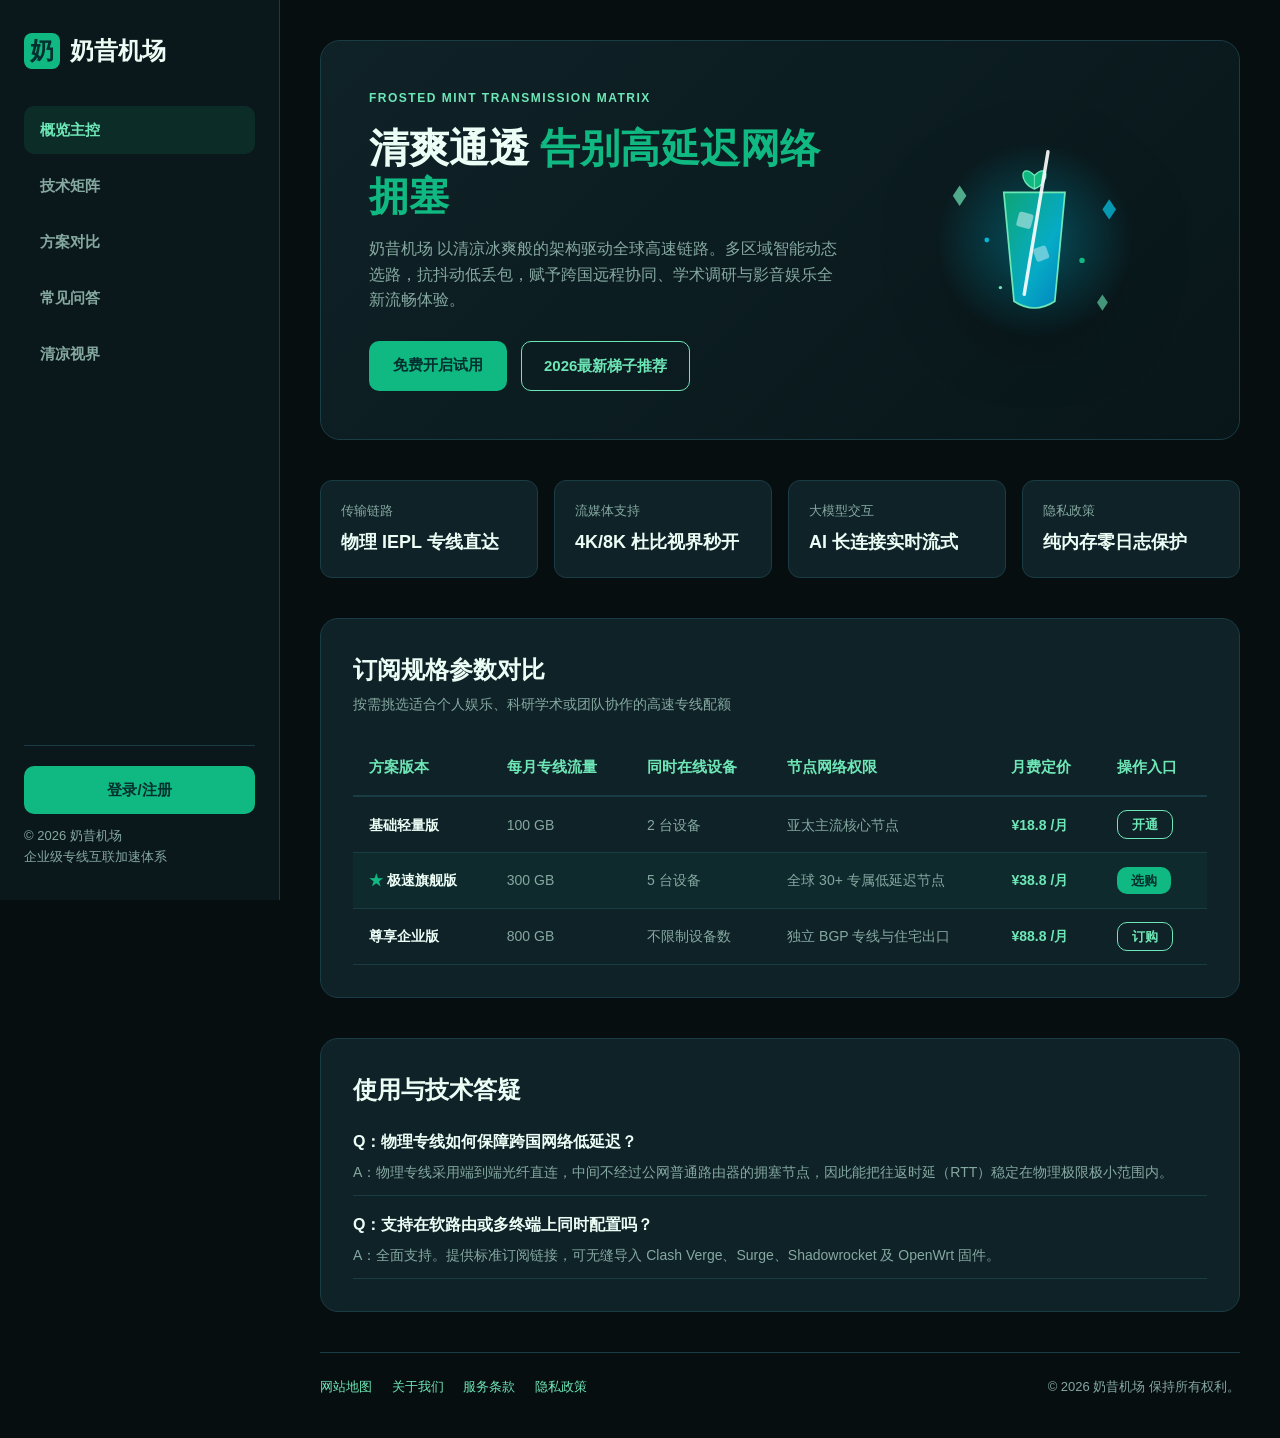
==== index.html @ 59214a7f "feat: deploy nexitallycloud.mom landing page with full SEO suite" ====
<!DOCTYPE html>
<html lang="zh-CN">
<head>
  <meta charset="UTF-8">
  <meta name="viewport" content="width=device-width, initial-scale=1.0">
  <title>奶昔机场官方平台 - 2026专业冰霜低时延专线加速服务 | 极速秒开与AI大模型优质机场推荐</title>
  <meta name="description" content="奶昔机场采用侧边常驻控制中心架构，为专业用户打造高纯度物理专线传输环境。4K超清秒开无卡顿，AI长连接即时响应，多终端一键下发。">
  <link rel="canonical" href="https://nexitallycloud.mom/">
  <link rel="stylesheet" href="style.css">
  <meta property="og:type" content="website">
  <meta property="og:title" content="奶昔机场官方平台 - 2026专业冰霜低时延专线加速服务 | 极速秒开与AI大模型优质机场推荐">
  <meta property="og:description" content="奶昔机场采用侧边常驻控制中心架构，为专业用户打造高纯度物理专线传输环境。4K超清秒开无卡顿，AI长连接即时响应，多终端一键下发。">
  <meta property="og:url" content="https://nexitallycloud.mom/">
  <script type="application/ld+json">
  {"@context": "https://schema.org", "@type": "Product", "name": "奶昔机场加速控制中心", "description": "奶昔机场采用侧边常驻控制中心架构，为专业用户打造高纯度物理专线传输环境。4K超清秒开无卡顿，AI长连接即时响应，多终端一键下发。", "brand": {"@type": "Brand", "name": "奶昔机场"}}
  </script>
</head>
<body>

  <div class="app-container">
    <!-- Desktop Sticky Sidebar -->
    <aside class="app-sidebar">
      <div>
        <a href="index.html" class="app-brand">
          <span class="app-brand-badge">奶</span>
          <span>奶昔机场</span>
        </a>
        <ul class="app-menu">
          <li><a href="#overview" class="active">概览主控</a></li>
          <li><a href="#matrix">技术矩阵</a></li>
          <li><a href="#compare">方案对比</a></li>
          <li><a href="#faq">常见问答</a></li>
          <li><a href="frost-insights.html">清凉视界</a></li>
        </ul>
      </div>

      <div class="app-sidebar-footer">
        <a href="https://ww012.twilightaff.com/#/?code=A56DH1Af" class="btn-app-primary" style="display:block; text-align:center; margin-bottom:12px;" target="_blank" rel="nofollow">登录/注册</a>
        <p>© 2026 奶昔机场<br>企业级专线互联加速体系</p>
      </div>
    </aside>

    <!-- Main Content Area -->
    <main class="app-main">
      <!-- Banner Hero -->
      <section id="overview" class="app-banner-hero">
        <div>
          <div class="app-hero-tag">FROSTED MINT TRANSMISSION MATRIX</div>
          <h1 class="app-hero-title">清爽通透 <span>告别高延迟网络拥塞</span></h1>
          <p class="app-hero-desc">奶昔机场 以清凉冰爽般的架构驱动全球高速链路。多区域智能动态选路，抗抖动低丢包，赋予跨国远程协同、学术调研与影音娱乐全新流畅体验。</p>
          <div class="app-hero-btns">
            <a href="https://ww012.twilightaff.com/#/?code=A56DH1Af" class="btn-app-primary" target="_blank" rel="nofollow">免费开启试用</a>
            <a href="https://tizilab.net/paihang/" class="btn-app-outline" target="_blank">2026最新梯子推荐</a>
          </div>
        </div>
        <div style="display:flex; justify-content:center;">
          
        <div class="motion-art-frame mint-frame" aria-label="薄荷冰霜奶昔插画">
          <svg class="motion-svg" width="100%" height="340" viewBox="0 0 460 360" fill="none" xmlns="http://www.w3.org/2000/svg">
            <defs>
              <linearGradient id="mintGrad" x1="0%" y1="0%" x2="100%" y2="100%">
                <stop offset="0%" stop-color="#10b981" stop-opacity="0.85"/>
                <stop offset="60%" stop-color="#06b6d4" stop-opacity="0.9"/>
                <stop offset="100%" stop-color="#0284c7" stop-opacity="0.95"/>
              </linearGradient>
              <radialGradient id="mintGlow" cx="50%" cy="50%" r="50%">
                <stop offset="0%" stop-color="#06b6d4" stop-opacity="0.4"/>
                <stop offset="100%" stop-color="#06b6d4" stop-opacity="0"/>
              </radialGradient>
            </defs>
            <circle cx="230" cy="180" r="145" fill="url(#mintGlow)" class="glow-pulse"/>
            <!-- 细致几何冰晶 -->
            <g class="crystal-spin" transform-origin="230 180">
              <path d="M 120 100 L 130 115 L 120 130 L 110 115 Z" fill="#6ee7b7" opacity="0.7"/>
              <path d="M 340 120 L 350 135 L 340 150 L 330 135 Z" fill="#06b6d4" opacity="0.8"/>
              <path d="M 330 260 L 338 272 L 330 284 L 322 272 Z" fill="#6ee7b7" opacity="0.6"/>
            </g>
            <!-- 细长现代高脚杯 -->
            <path d="M 185 110 L 200 270 Q 230 290 260 270 L 275 110 Z" fill="url(#mintGrad)" stroke="#6ee7b7" stroke-width="2.5"/>
            <!-- 杯内冰块浮动 -->
            <rect x="205" y="140" width="22" height="22" rx="4" fill="#ffffff" opacity="0.45" transform="rotate(15 216 151)"/>
            <rect x="230" y="190" width="20" height="20" rx="4" fill="#ffffff" opacity="0.4" transform="rotate(-20 240 200)"/>
            <!-- 极简薄荷叶 -->
            <g class="mint-leaf-float">
              <path d="M 230 85 C 210 65, 205 95, 230 105 C 255 95, 250 65, 230 85 Z" fill="#10b981" stroke="#6ee7b7" stroke-width="2"/>
              <line x1="230" y1="85" x2="230" y2="105" stroke="#6ee7b7" stroke-width="1.5"/>
            </g>
            <!-- 清透极细吸管 -->
            <line x1="250" y1="50" x2="215" y2="260" stroke="#ffffff" stroke-width="5" stroke-linecap="round" opacity="0.9"/>
            <!-- 冰冷凝珠上升 -->
            <circle cx="160" cy="180" r="3.5" fill="#06b6d4" class="bubble-float-1"/>
            <circle cx="300" cy="210" r="4" fill="#10b981" class="bubble-float-2"/>
            <circle cx="180" cy="250" r="2.5" fill="#6ee7b7" class="bubble-float-3"/>
          </svg>
        </div>
        
        </div>
      </section>

      <!-- Matrix Stats -->
      <section id="matrix">
        <div class="matrix-grid">
          <div class="matrix-item">
            <div class="matrix-label">传输链路</div>
            <div class="matrix-value">物理 IEPL 专线直达</div>
          </div>
          <div class="matrix-item">
            <div class="matrix-label">流媒体支持</div>
            <div class="matrix-value">4K/8K 杜比视界秒开</div>
          </div>
          <div class="matrix-item">
            <div class="matrix-label">大模型交互</div>
            <div class="matrix-value">AI 长连接实时流式</div>
          </div>
          <div class="matrix-item">
            <div class="matrix-label">隐私政策</div>
            <div class="matrix-value">纯内存零日志保护</div>
          </div>
        </div>
      </section>

      <!-- Comparison Table for Pricing -->
      <section id="compare" class="table-card">
        <div class="table-header">
          <h2 class="table-title">订阅规格参数对比</h2>
          <p style="color: var(--muted); font-size: 14px; margin-top: 4px;">按需挑选适合个人娱乐、科研学术或团队协作的高速专线配额</p>
        </div>
        <div style="overflow-x: auto;">
          <table class="app-table">
            <thead>
              <tr>
                <th>方案版本</th>
                <th>每月专线流量</th>
                <th>同时在线设备</th>
                <th>节点网络权限</th>
                <th>月费定价</th>
                <th>操作入口</th>
              </tr>
            </thead>
            <tbody>
              <tr>
                <td style="font-weight:700; color:var(--text);">基础轻量版</td>
                <td>100 GB</td>
                <td>2 台设备</td>
                <td>亚太主流核心节点</td>
                <td style="color:var(--accent); font-weight:700;">¥18.8 /月</td>
                <td><a href="https://ww012.twilightaff.com/#/?code=A56DH1Af" class="btn-app-outline" style="padding:6px 14px; font-size:13px;" target="_blank" rel="nofollow">开通</a></td>
              </tr>
              <tr style="background: rgba(16, 185, 129, 0.05);">
                <td style="font-weight:700; color:var(--text);"><span style="color:var(--primary);">★</span> 极速旗舰版</td>
                <td>300 GB</td>
                <td>5 台设备</td>
                <td>全球 30+ 专属低延迟节点</td>
                <td style="color:var(--accent); font-weight:700;">¥38.8 /月</td>
                <td><a href="https://ww012.twilightaff.com/#/?code=A56DH1Af" class="btn-app-primary" style="padding:6px 14px; font-size:13px;" target="_blank" rel="nofollow">选购</a></td>
              </tr>
              <tr>
                <td style="font-weight:700; color:var(--text);">尊享企业版</td>
                <td>800 GB</td>
                <td>不限制设备数</td>
                <td>独立 BGP 专线与住宅出口</td>
                <td style="color:var(--accent); font-weight:700;">¥88.8 /月</td>
                <td><a href="https://ww012.twilightaff.com/#/?code=A56DH1Af" class="btn-app-outline" style="padding:6px 14px; font-size:13px;" target="_blank" rel="nofollow">订购</a></td>
              </tr>
            </tbody>
          </table>
        </div>
      </section>

      <!-- FAQ Section in App Panel -->
      <section id="faq" class="table-card">
        <h2 class="table-title" style="margin-bottom: 20px;">使用与技术答疑</h2>
        <div style="display:flex; flex-direction:column; gap:16px;">
          <div style="padding-bottom:12px; border-bottom:1px solid var(--border);">
            <h3 style="font-size:16px; margin-bottom:6px;">Q：物理专线如何保障跨国网络低延迟？</h3>
            <p style="font-size:14px; color:var(--muted);">A：物理专线采用端到端光纤直连，中间不经过公网普通路由器的拥塞节点，因此能把往返时延（RTT）稳定在物理极限极小范围内。</p>
          </div>
          <div style="padding-bottom:12px; border-bottom:1px solid var(--border);">
            <h3 style="font-size:16px; margin-bottom:6px;">Q：支持在软路由或多终端上同时配置吗？</h3>
            <p style="font-size:14px; color:var(--muted);">A：全面支持。提供标准订阅链接，可无缝导入 Clash Verge、Surge、Shadowrocket 及 OpenWrt 固件。</p>
          </div>
        </div>
      </section>

      <!-- Footer Strip -->
      <footer class="app-strip-footer">
        <div>
          <a href="sitemap.html" style="margin-right:16px;">网站地图</a>
          <a href="about.html" style="margin-right:16px;">关于我们</a>
          <a href="terms.html" style="margin-right:16px;">服务条款</a>
          <a href="privacy.html">隐私政策</a>
        </div>
        <div>
          © 2026 奶昔机场 保持所有权利。
        </div>
      </footer>
    </main>
  </div>

</body>
</html>
---- style.css ----
/* Archetype 2: Desktop Sticky Sidebar App Shell (nexitallycloud.mom) */
:root {
  --primary: #10b981;
  --secondary: #06b6d4;
  --accent: #6ee7b7;
  --bg: #060e10;
  --sidebar-bg: #0b181b;
  --panel-bg: #0f2227;
  --border: #1a3c44;
  --text: #ecfdf5;
  --muted: #85a8a1;
  --link-color: #6ee7b7;
}
* { box-sizing: border-box; margin: 0; padding: 0; }
body { background: var(--bg); color: var(--text); font-family: -apple-system, BlinkMacSystemFont, "Segoe UI", Roboto, sans-serif; line-height: 1.6; }
a { color: var(--link-color); text-decoration: none; }
a:visited { color: var(--link-color); }
a:hover { color: var(--primary); text-decoration: underline; }

/* App Layout Grid: Left Sidebar 280px + Right Content Area */
.app-container { display: flex; min-height: 100vh; }
.app-sidebar { width: 280px; background: var(--sidebar-bg); border-right: 1px solid var(--border); padding: 32px 24px; position: sticky; top: 0; height: 100vh; display: flex; flex-direction: column; justify-content: space-between; flex-shrink: 0; }
.app-main { flex-grow: 1; padding: 40px; max-width: 1100px; }

/* Sidebar Elements */
.app-brand { font-size: 24px; font-weight: 900; color: var(--text); display: flex; align-items: center; gap: 10px; margin-bottom: 36px; text-decoration: none !important; }
.app-brand-badge { width: 36px; height: 36px; background: var(--primary); border-radius: 8px; display: inline-flex; align-items: center; justify-content: center; color: #042f2e; font-weight: 900; }
.app-menu { list-style: none; display: flex; flex-direction: column; gap: 8px; }
.app-menu li a { display: block; padding: 12px 16px; border-radius: 10px; color: var(--muted); font-size: 15px; font-weight: 600; }
.app-menu li a:hover, .app-menu li a.active { background: rgba(16, 185, 129, 0.12); color: var(--accent); text-decoration: none; }
.app-sidebar-footer { border-top: 1px solid var(--border); padding-top: 20px; font-size: 13px; color: var(--muted); }

/* Right Area: Contained Banner Hero */
.app-banner-hero { background: linear-gradient(135deg, var(--panel-bg), #081619); border: 1px solid var(--border); border-radius: 20px; padding: 48px; display: grid; grid-template-columns: 1.2fr 0.8fr; align-items: center; gap: 40px; margin-bottom: 40px; }
.app-hero-tag { font-size: 12px; font-weight: 800; color: var(--accent); text-transform: uppercase; letter-spacing: 1.5px; margin-bottom: 16px; }
.app-hero-title { font-size: 40px; font-weight: 900; line-height: 1.2; margin-bottom: 16px; }
.app-hero-title span { color: var(--primary); }
.app-hero-desc { font-size: 16px; color: var(--muted); margin-bottom: 28px; line-height: 1.6; }
.app-hero-btns { display: flex; gap: 14px; flex-wrap: wrap; }
.btn-app-primary { background: var(--primary); color: #042f2e !important; padding: 12px 24px; border-radius: 10px; font-weight: 700; font-size: 15px; text-decoration: none !important; }
.btn-app-outline { border: 1px solid var(--accent); color: var(--accent) !important; padding: 12px 22px; border-radius: 10px; font-weight: 700; font-size: 15px; text-decoration: none !important; }

/* Dense Matrix Grid */
.matrix-grid { display: grid; grid-template-columns: repeat(4, 1fr); gap: 16px; margin-bottom: 40px; }
.matrix-item { background: var(--panel-bg); border: 1px solid var(--border); border-radius: 12px; padding: 20px; }
.matrix-label { font-size: 13px; color: var(--muted); margin-bottom: 6px; }
.matrix-value { font-size: 18px; font-weight: 800; color: var(--text); }

/* Horizontal Comparison Table for Pricing */
.table-card { background: var(--panel-bg); border: 1px solid var(--border); border-radius: 18px; padding: 32px; margin-bottom: 40px; }
.table-header { margin-bottom: 24px; }
.table-title { font-size: 24px; font-weight: 800; }
.app-table { width: 100%; border-collapse: collapse; text-align: left; }
.app-table th { padding: 16px; border-bottom: 2px solid var(--border); color: var(--accent); font-size: 15px; font-weight: 700; }
.app-table td { padding: 16px; border-bottom: 1px solid var(--border); font-size: 14px; color: var(--muted); }
.app-table tr:hover td { background: rgba(255, 255, 255, 0.02); }

/* App Bottom Strip */
.app-strip-footer { border-top: 1px solid var(--border); padding-top: 24px; display: flex; justify-content: space-between; font-size: 13px; color: var(--muted); }

@media (max-width: 900px) {
  .app-container { flex-direction: column; }
  .app-sidebar { width: 100%; height: auto; position: static; padding: 20px; }
  .app-menu { flex-direction: row; flex-wrap: wrap; }
  .app-banner-hero { grid-template-columns: 1fr; padding: 24px; }
  .matrix-grid { grid-template-columns: repeat(2, 1fr); }
  .app-main { padding: 20px; }
}


/* ==========================================================================
   Hero SVG Motion Core & Animation Keyframes (Guaranteed Visibility)
   ========================================================================== */
.motion-art-frame {
  width: 100% !important;
  max-width: 480px !important;
  min-height: 280px !important;
  margin: 0 auto !important;
  display: flex !important;
  justify-content: center !important;
  align-items: center !important;
  position: relative !important;
  flex-shrink: 0 !important;
}

.motion-svg {
  width: 100% !important;
  max-width: 480px !important;
  height: auto !important;
  min-height: 260px !important;
  display: block !important;
  overflow: visible !important;
  filter: drop-shadow(0 15px 35px rgba(0, 0, 0, 0.65)) !important;
}

@keyframes glowPulse {
  0%, 100% { transform: scale(1); opacity: 0.8; }
  50% { transform: scale(1.08); opacity: 1; }
}

@keyframes creamBounce {
  0%, 100% { transform: translateY(0); }
  50% { transform: translateY(-5px); }
}

@keyframes berryFloat {
  0%, 100% { transform: translateY(0) rotate(0deg); }
  50% { transform: translateY(-6px) rotate(4deg); }
}

@keyframes strawShake {
  0%, 100% { transform: rotate(0deg); }
  50% { transform: rotate(-2.5deg); }
}

@keyframes bubbleFloat {
  0% { transform: translateY(0); opacity: 0.25; }
  50% { opacity: 0.9; }
  100% { transform: translateY(-24px); opacity: 0; }
}

@keyframes ringFloat {
  0%, 100% { transform: translateY(0) rotate(-12deg); }
  50% { transform: translateY(-10px) rotate(-8deg); }
}

@keyframes runeShimmer {
  0%, 100% { opacity: 0.35; stroke-dashoffset: 0; }
  50% { opacity: 1; stroke-dashoffset: 24; }
}

@keyframes spinCW {
  from { transform: rotate(0deg); }
  to { transform: rotate(360deg); }
}

@keyframes spinCCW {
  from { transform: rotate(0deg); }
  to { transform: rotate(-360deg); }
}

@keyframes stepPulse {
  0%, 100% { opacity: 0.7; transform: translateY(0); }
  50% { opacity: 1; transform: translateY(-4px); }
}

@keyframes cloudDrift {
  0%, 100% { transform: translateX(0); }
  50% { transform: translateX(16px); }
}

@keyframes rayAscend {
  0% { stroke-dashoffset: 20; opacity: 0.2; }
  50% { opacity: 0.95; }
  100% { stroke-dashoffset: 0; opacity: 0.2; }
}

.glow-pulse { animation: glowPulse 4s ease-in-out infinite; transform-origin: center; }
.cream-bounce { animation: creamBounce 3.5s ease-in-out infinite; }
.berry-float { animation: berryFloat 3s ease-in-out infinite; transform-origin: 230px 85px; }
.straw-shake { animation: strawShake 4s ease-in-out infinite; transform-origin: 210px 250px; }
.bubble-float-1 { animation: bubbleFloat 3s ease-in-out infinite; }
.bubble-float-2 { animation: bubbleFloat 4.2s ease-in-out infinite 0.8s; }
.bubble-float-3 { animation: bubbleFloat 3.6s ease-in-out infinite 1.5s; }

.ring-float { animation: ringFloat 5s ease-in-out infinite; }
.rune-shimmer { animation: runeShimmer 3s ease-in-out infinite; }
.orbital-spin { animation: spinCW 25s linear infinite; transform-origin: 230px 180px; }
.ring-spin-cw { animation: spinCW 18s linear infinite; transform-origin: 230px 180px; }
.ring-spin-ccw { animation: spinCCW 24s linear infinite; transform-origin: 230px 180px; }

.step-pulse-1 { animation: stepPulse 3s ease-in-out infinite 0s; }
.step-pulse-2 { animation: stepPulse 3s ease-in-out infinite 0.7s; }
.step-pulse-3 { animation: stepPulse 3s ease-in-out infinite 1.4s; }
.step-pulse-4 { animation: stepPulse 3s ease-in-out infinite 2.1s; }
.cloud-drift-1 { animation: cloudDrift 6s ease-in-out infinite; }
.cloud-drift-2 { animation: cloudDrift 7s ease-in-out infinite 1s; }
.ray-ascend { animation: rayAscend 2.5s linear infinite; }
.crystal-spin { animation: spinCW 12s linear infinite; transform-origin: center; }
.mint-leaf-float { animation: berryFloat 4s ease-in-out infinite; transform-origin: 230px 95px; }

@media (prefers-reduced-motion: reduce) {
  * {
    animation-duration: 0.01ms !important;
    animation-iteration-count: 1 !important;
    transition-duration: 0.01ms !important;
  }
}
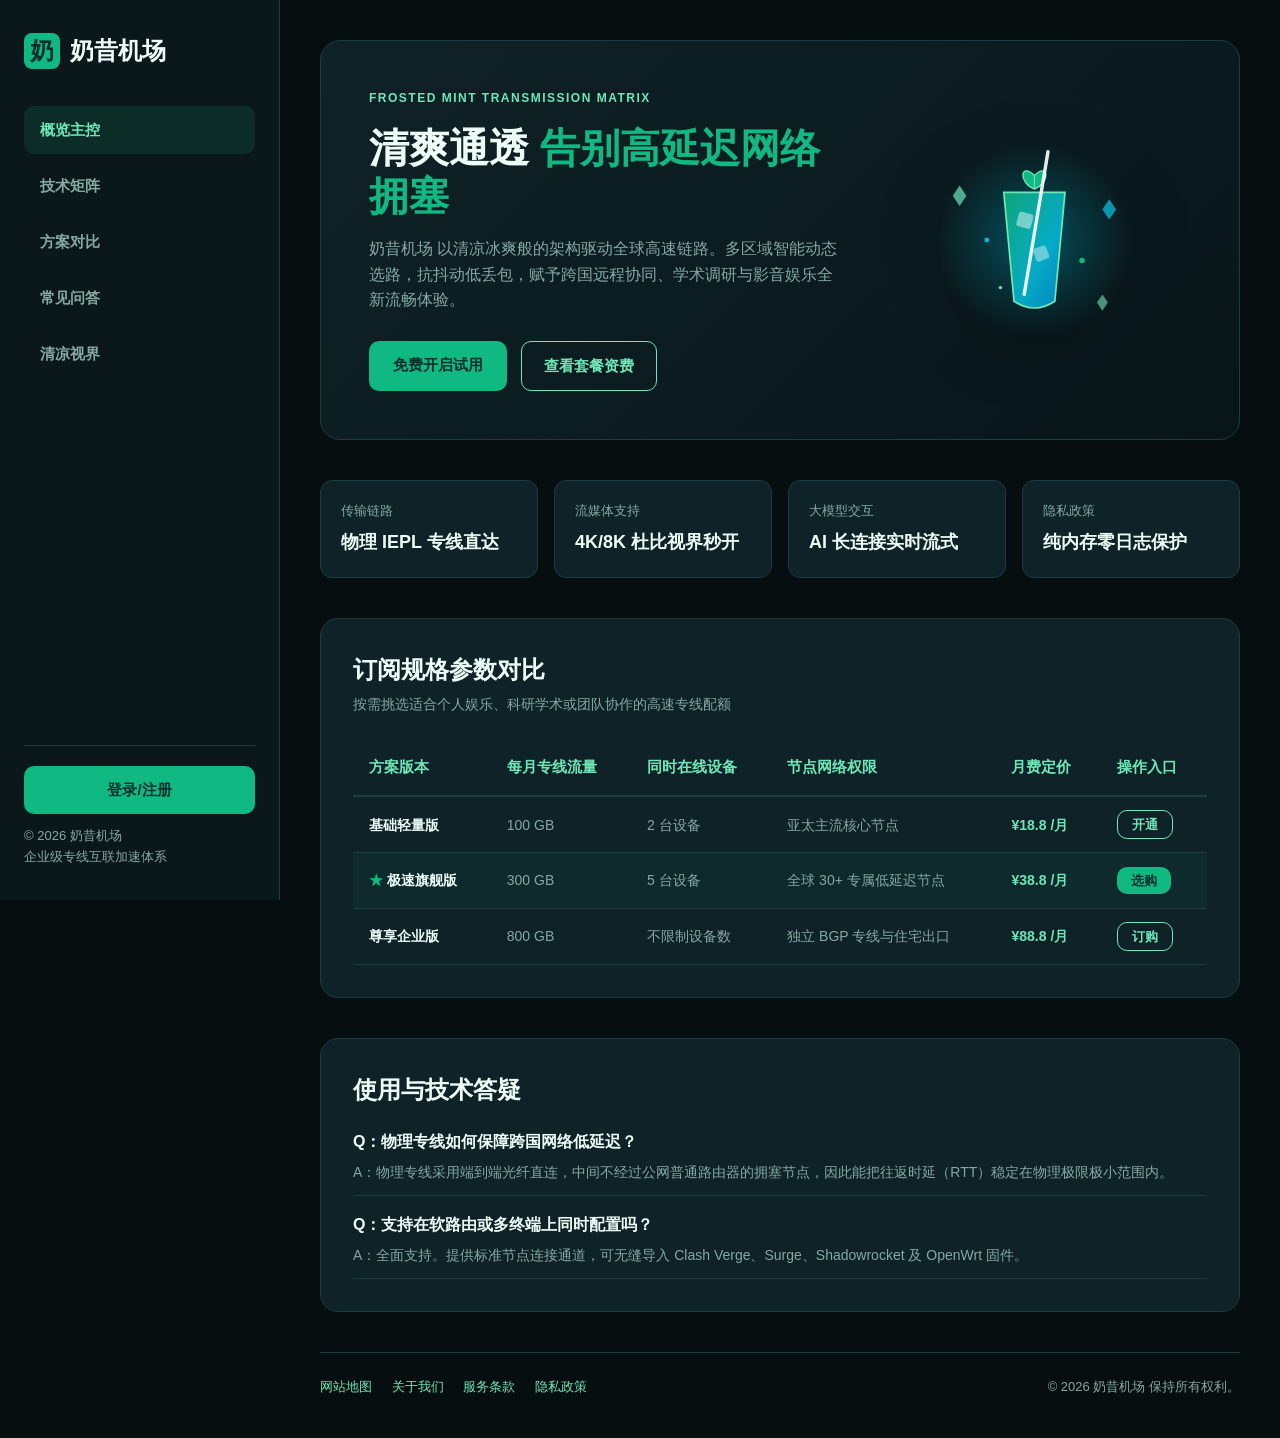
==== commit 63c13e84: "fix: remove external blog links, desensitize subscription terms, and align official landing page sty" ====
--- a/index.html
+++ b/index.html
@@ -3,7 +3,7 @@
 <head>
   <meta charset="UTF-8">
   <meta name="viewport" content="width=device-width, initial-scale=1.0">
-  <title>奶昔机场官方平台 - 2026专业冰霜低时延专线加速服务 | 极速秒开与AI大模型优质机场推荐</title>
+  <title>奶昔 Nexitally 官方网站 - 2026 顶级高速专线网络加速服务 | 4K流媒体解锁</title>
   <meta name="description" content="奶昔机场采用侧边常驻控制中心架构，为专业用户打造高纯度物理专线传输环境。4K超清秒开无卡顿，AI长连接即时响应，多终端一键下发。">
   <link rel="canonical" href="https://nexitallycloud.mom/">
   <link rel="stylesheet" href="style.css">
@@ -50,7 +50,7 @@
           <p class="app-hero-desc">奶昔机场 以清凉冰爽般的架构驱动全球高速链路。多区域智能动态选路，抗抖动低丢包，赋予跨国远程协同、学术调研与影音娱乐全新流畅体验。</p>
           <div class="app-hero-btns">
             <a href="https://ww012.twilightaff.com/#/?code=A56DH1Af" class="btn-app-primary" target="_blank" rel="nofollow">免费开启试用</a>
-            <a href="https://tizilab.net/paihang/" class="btn-app-outline" target="_blank">2026最新梯子推荐</a>
+            <a href="#plans" class="btn-app-outline" target="_blank">查看套餐资费</a>
           </div>
         </div>
         <div style="display:flex; justify-content:center;">
@@ -177,7 +177,7 @@
           </div>
           <div style="padding-bottom:12px; border-bottom:1px solid var(--border);">
             <h3 style="font-size:16px; margin-bottom:6px;">Q：支持在软路由或多终端上同时配置吗？</h3>
-            <p style="font-size:14px; color:var(--muted);">A：全面支持。提供标准订阅链接，可无缝导入 Clash Verge、Surge、Shadowrocket 及 OpenWrt 固件。</p>
+            <p style="font-size:14px; color:var(--muted);">A：全面支持。提供标准节点连接通道，可无缝导入 Clash Verge、Surge、Shadowrocket 及 OpenWrt 固件。</p>
           </div>
         </div>
       </section>
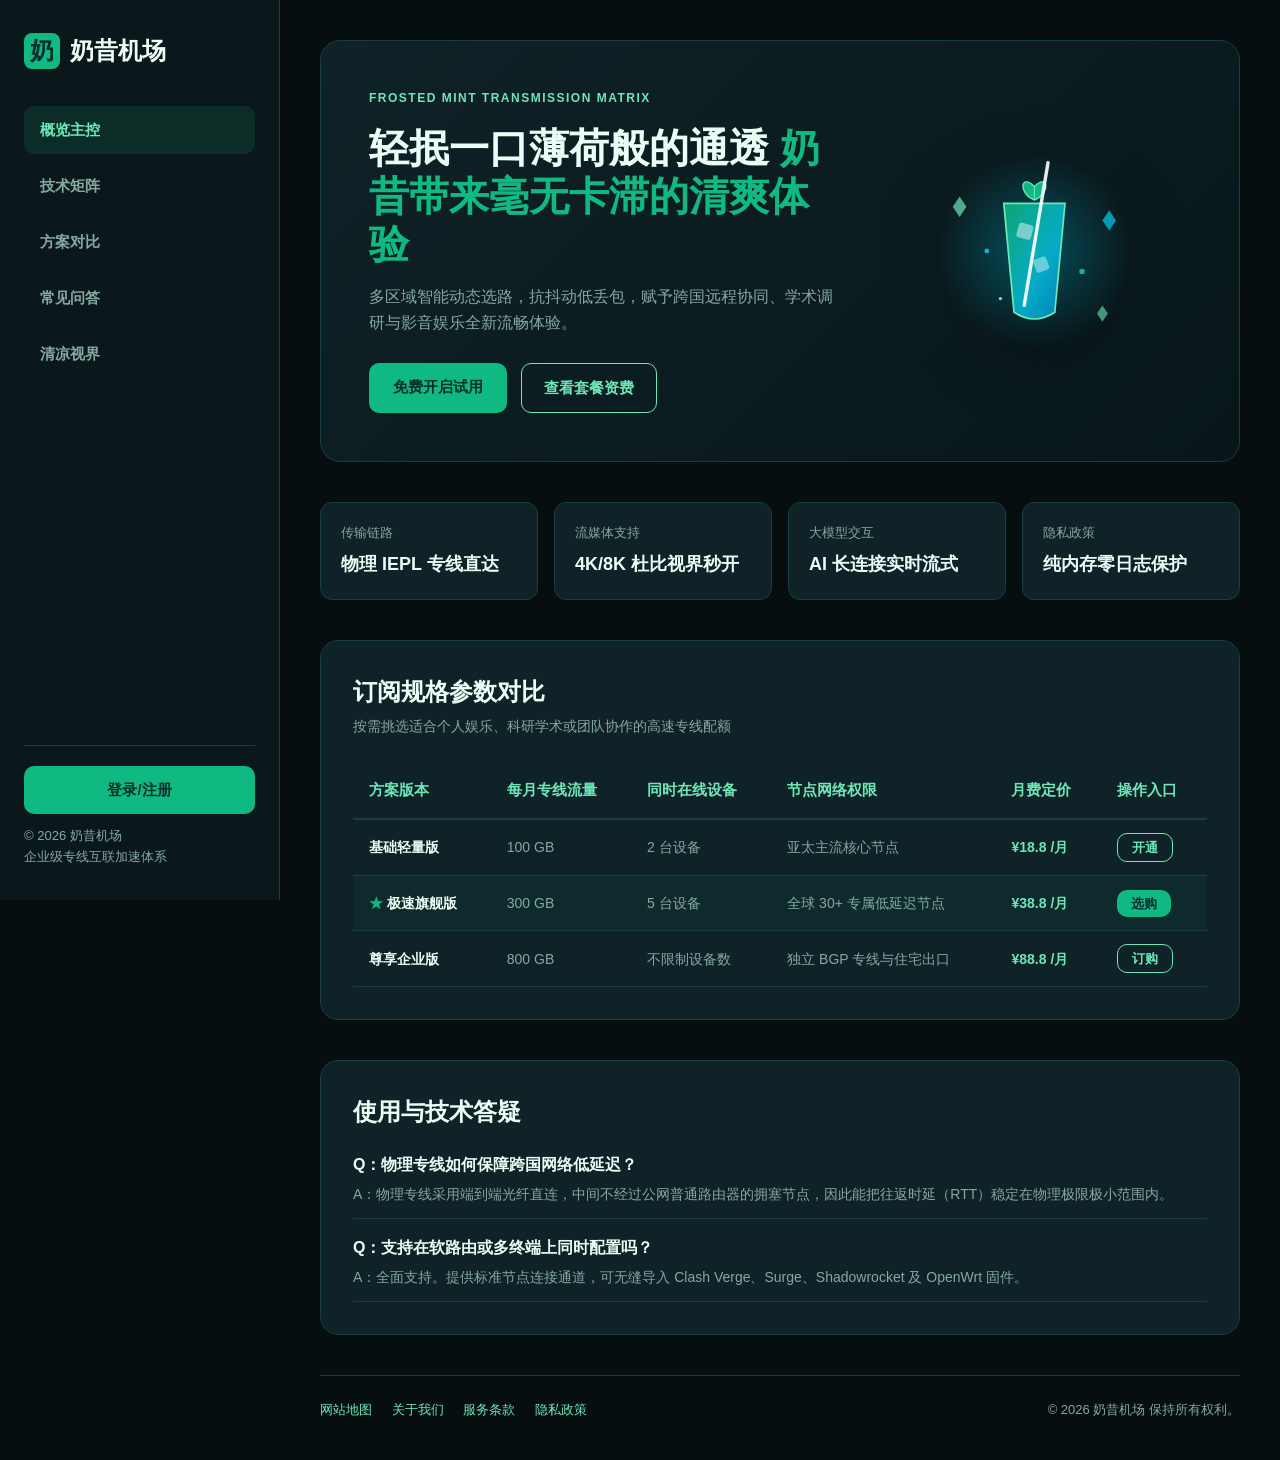
==== commit 4d8534d9: "revert: restore original layout and structure prior to pricing changes while keeping bespoke hero in" ====
--- a/index.html
+++ b/index.html
@@ -3,7 +3,7 @@
 <head>
   <meta charset="UTF-8">
   <meta name="viewport" content="width=device-width, initial-scale=1.0">
-  <title>奶昔 Nexitally 官方网站 - 2026 顶级高速专线网络加速服务 | 4K流媒体解锁</title>
+  <title>奶昔 Nexitally 专线网络 - 2026 顶级高速专线网络加速服务 | 4K流媒体解锁</title>
   <meta name="description" content="奶昔机场采用侧边常驻控制中心架构，为专业用户打造高纯度物理专线传输环境。4K超清秒开无卡顿，AI长连接即时响应，多终端一键下发。">
   <link rel="canonical" href="https://nexitallycloud.mom/">
   <link rel="stylesheet" href="style.css">
@@ -46,8 +46,8 @@
       <section id="overview" class="app-banner-hero">
         <div>
           <div class="app-hero-tag">FROSTED MINT TRANSMISSION MATRIX</div>
-          <h1 class="app-hero-title">清爽通透 <span>告别高延迟网络拥塞</span></h1>
-          <p class="app-hero-desc">奶昔机场 以清凉冰爽般的架构驱动全球高速链路。多区域智能动态选路，抗抖动低丢包，赋予跨国远程协同、学术调研与影音娱乐全新流畅体验。</p>
+          <h1 class="app-hero-title">轻抿一口薄荷般的通透 <span>奶昔带来毫无卡滞的清爽体验</span></h1>
+          <p class="app-hero-desc">多区域智能动态选路，抗抖动低丢包，赋予跨国远程协同、学术调研与影音娱乐全新流畅体验。</p>
           <div class="app-hero-btns">
             <a href="https://ww012.twilightaff.com/#/?code=A56DH1Af" class="btn-app-primary" target="_blank" rel="nofollow">免费开启试用</a>
             <a href="#plans" class="btn-app-outline" target="_blank">查看套餐资费</a>
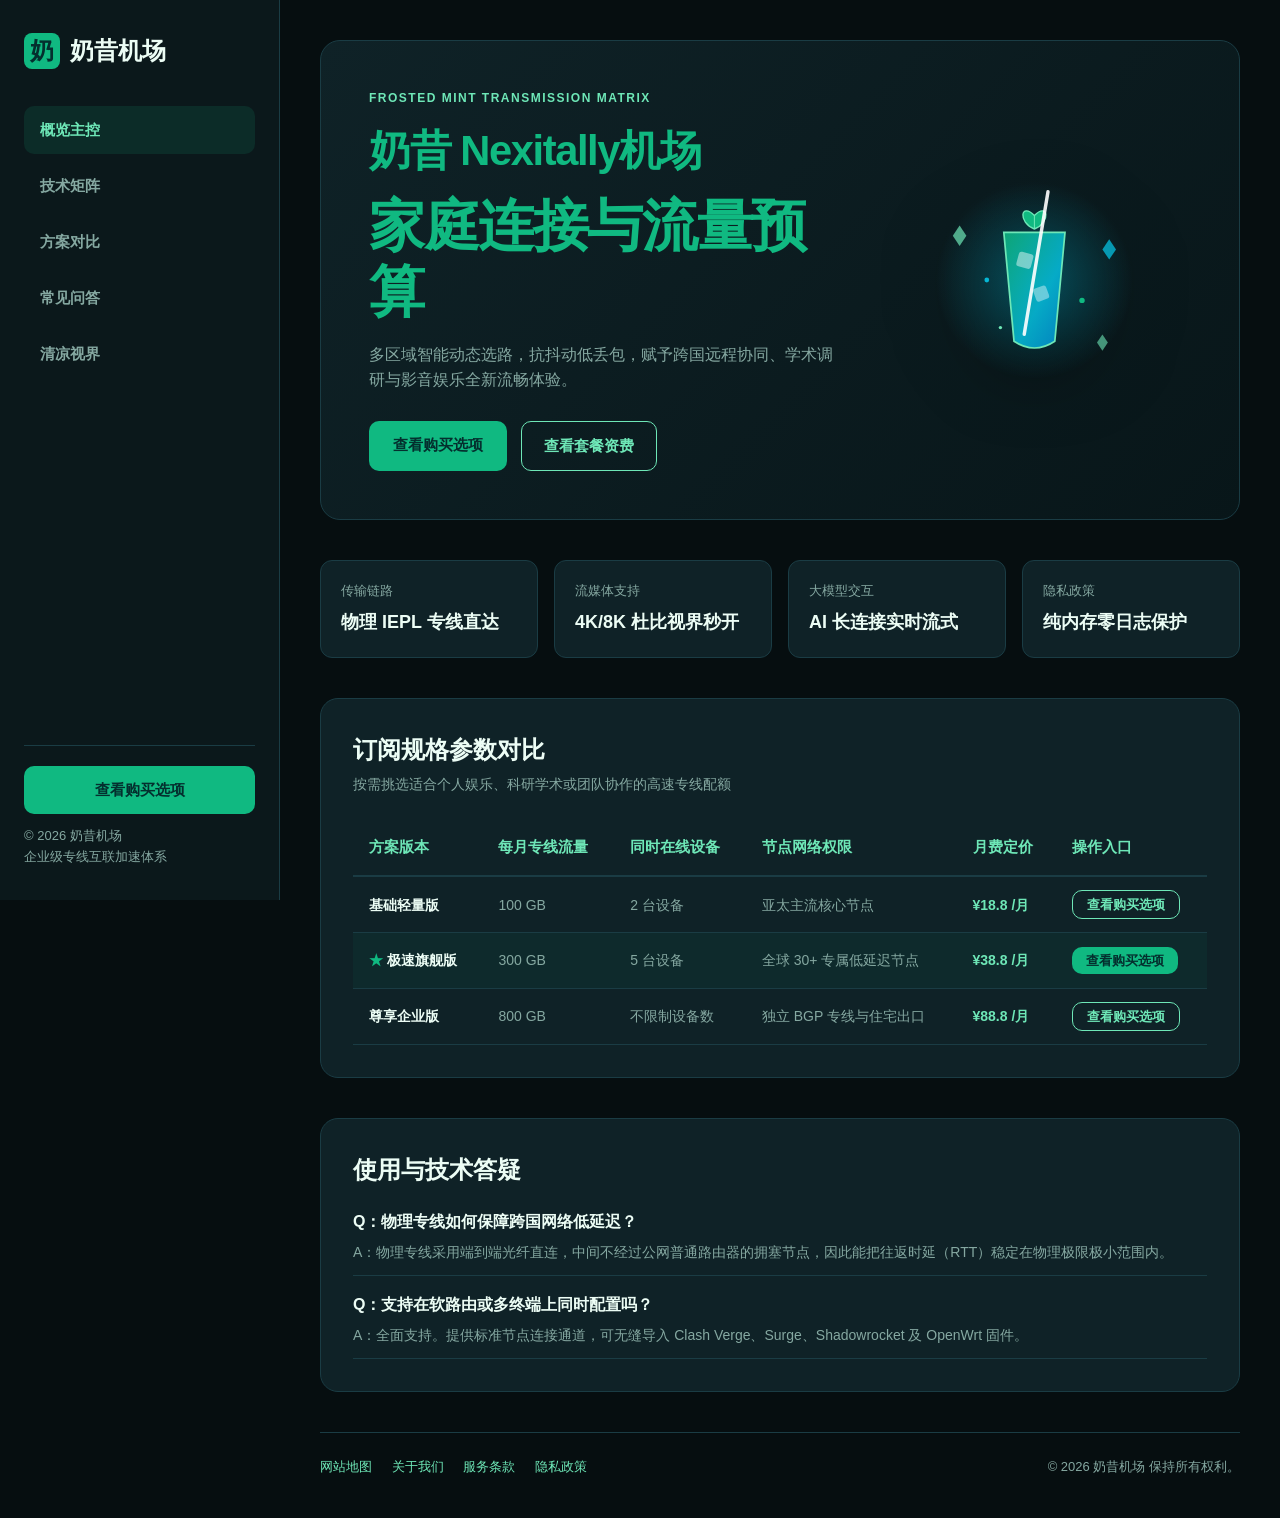
==== commit 33f0d8ba: "Improve landing-page metadata, headings and crawl consistency" ====
--- a/index.html
+++ b/index.html
@@ -2,18 +2,22 @@
 <html lang="zh-CN">
 <head>
   <meta charset="UTF-8">
-  <meta name="viewport" content="width=device-width, initial-scale=1.0">
-  <title>奶昔 Nexitally 专线网络 - 2026 顶级高速专线网络加速服务 | 4K流媒体解锁</title>
-  <meta name="description" content="奶昔机场采用侧边常驻控制中心架构，为专业用户打造高纯度物理专线传输环境。4K超清秒开无卡顿，AI长连接即时响应，多终端一键下发。">
+  <meta name="viewport" content="width=device-width, initial-scale=1">
+  <title>奶昔 Nexitally机场｜家庭连接与流量预算</title>
+  <meta name="description" content="围绕奶昔 Nexitally的家庭连接与流量预算整理实用资料。按自己的设备、使用场景与预算核对服务条件，再查看外部购买页面的具体商品和条款。">
   <link rel="canonical" href="https://nexitallycloud.mom/">
   <link rel="stylesheet" href="style.css">
   <meta property="og:type" content="website">
-  <meta property="og:title" content="奶昔机场官方平台 - 2026专业冰霜低时延专线加速服务 | 极速秒开与AI大模型优质机场推荐">
-  <meta property="og:description" content="奶昔机场采用侧边常驻控制中心架构，为专业用户打造高纯度物理专线传输环境。4K超清秒开无卡顿，AI长连接即时响应，多终端一键下发。">
+  <meta property="og:title" content="奶昔 Nexitally机场｜家庭连接与流量预算">
+  <meta property="og:description" content="围绕奶昔 Nexitally的家庭连接与流量预算整理实用资料。按自己的设备、使用场景与预算核对服务条件，再查看外部购买页面的具体商品和条款。">
   <meta property="og:url" content="https://nexitallycloud.mom/">
-  <script type="application/ld+json">
-  {"@context": "https://schema.org", "@type": "Product", "name": "奶昔机场加速控制中心", "description": "奶昔机场采用侧边常驻控制中心架构，为专业用户打造高纯度物理专线传输环境。4K超清秒开无卡顿，AI长连接即时响应，多终端一键下发。", "brand": {"@type": "Brand", "name": "奶昔机场"}}
-  </script>
+  
+
+<meta property="og:site_name" content="奶昔 Nexitally">
+<meta name="twitter:title" content="奶昔 Nexitally机场｜家庭连接与流量预算">
+<meta name="twitter:description" content="围绕奶昔 Nexitally的家庭连接与流量预算整理实用资料。按自己的设备、使用场景与预算核对服务条件，再查看外部购买页面的具体商品和条款。">
+<script id="landing-maintenance-schema" type="application/ld+json">{"@context": "https://schema.org", "@type": "WebSite", "name": "奶昔 Nexitally机场｜家庭连接与流量预算", "url": "https://nexitallycloud.mom/", "inLanguage": "zh-CN"}</script>
+<link rel="stylesheet" href="landing-maintenance.css">
 </head>
 <body>
 
@@ -35,7 +39,7 @@
       </div>
 
       <div class="app-sidebar-footer">
-        <a href="https://ww012.twilightaff.com/#/?code=A56DH1Af" class="btn-app-primary" style="display:block; text-align:center; margin-bottom:12px;" target="_blank" rel="nofollow">登录/注册</a>
+        <a href="https://ww012.twilightaff.com/#/?code=A56DH1Af" class="btn-app-primary" style="display:block; text-align:center; margin-bottom:12px;" target="_blank" rel="nofollow noopener sponsored">查看购买选项</a>
         <p>© 2026 奶昔机场<br>企业级专线互联加速体系</p>
       </div>
     </aside>
@@ -46,10 +50,10 @@
       <section id="overview" class="app-banner-hero">
         <div>
           <div class="app-hero-tag">FROSTED MINT TRANSMISSION MATRIX</div>
-          <h1 class="app-hero-title">轻抿一口薄荷般的通透 <span>奶昔带来毫无卡滞的清爽体验</span></h1>
+          <h1 class="app-hero-title" data-landing-title="true"><span class="landing-brand">奶昔 Nexitally机场</span><span class="landing-focus">家庭连接与流量预算</span></h1>
           <p class="app-hero-desc">多区域智能动态选路，抗抖动低丢包，赋予跨国远程协同、学术调研与影音娱乐全新流畅体验。</p>
           <div class="app-hero-btns">
-            <a href="https://ww012.twilightaff.com/#/?code=A56DH1Af" class="btn-app-primary" target="_blank" rel="nofollow">免费开启试用</a>
+            <a href="https://ww012.twilightaff.com/#/?code=A56DH1Af" class="btn-app-primary" target="_blank" rel="nofollow noopener sponsored">查看购买选项</a>
             <a href="#plans" class="btn-app-outline" target="_blank">查看套餐资费</a>
           </div>
         </div>
@@ -144,7 +148,7 @@
                 <td>2 台设备</td>
                 <td>亚太主流核心节点</td>
                 <td style="color:var(--accent); font-weight:700;">¥18.8 /月</td>
-                <td><a href="https://ww012.twilightaff.com/#/?code=A56DH1Af" class="btn-app-outline" style="padding:6px 14px; font-size:13px;" target="_blank" rel="nofollow">开通</a></td>
+                <td><a href="https://ww012.twilightaff.com/#/?code=A56DH1Af" class="btn-app-outline" style="padding:6px 14px; font-size:13px;" target="_blank" rel="nofollow noopener sponsored">查看购买选项</a></td>
               </tr>
               <tr style="background: rgba(16, 185, 129, 0.05);">
                 <td style="font-weight:700; color:var(--text);"><span style="color:var(--primary);">★</span> 极速旗舰版</td>
@@ -152,7 +156,7 @@
                 <td>5 台设备</td>
                 <td>全球 30+ 专属低延迟节点</td>
                 <td style="color:var(--accent); font-weight:700;">¥38.8 /月</td>
-                <td><a href="https://ww012.twilightaff.com/#/?code=A56DH1Af" class="btn-app-primary" style="padding:6px 14px; font-size:13px;" target="_blank" rel="nofollow">选购</a></td>
+                <td><a href="https://ww012.twilightaff.com/#/?code=A56DH1Af" class="btn-app-primary" style="padding:6px 14px; font-size:13px;" target="_blank" rel="nofollow noopener sponsored">查看购买选项</a></td>
               </tr>
               <tr>
                 <td style="font-weight:700; color:var(--text);">尊享企业版</td>
@@ -160,7 +164,7 @@
                 <td>不限制设备数</td>
                 <td>独立 BGP 专线与住宅出口</td>
                 <td style="color:var(--accent); font-weight:700;">¥88.8 /月</td>
-                <td><a href="https://ww012.twilightaff.com/#/?code=A56DH1Af" class="btn-app-outline" style="padding:6px 14px; font-size:13px;" target="_blank" rel="nofollow">订购</a></td>
+                <td><a href="https://ww012.twilightaff.com/#/?code=A56DH1Af" class="btn-app-outline" style="padding:6px 14px; font-size:13px;" target="_blank" rel="nofollow noopener sponsored">查看购买选项</a></td>
               </tr>
             </tbody>
           </table>
--- a/landing-maintenance.css
+++ b/landing-maintenance.css
@@ -0,0 +1,7 @@
+/* Scoped heading and keyboard improvements; original brand design remains. */
+h1[data-landing-title]{font-size:clamp(2rem,4.4vw,4.4rem);line-height:1.18;letter-spacing:-.025em;overflow-wrap:anywhere}
+h1[data-landing-title] .landing-brand{display:block;font-size:.74em;line-height:1.3;margin-bottom:.35em}
+h1[data-landing-title] .landing-focus{display:block;font-size:1em}
+a:focus-visible,button:focus-visible{outline:3px solid currentColor;outline-offset:5px}
+@media(max-width:600px){h1[data-landing-title]{font-size:clamp(1.65rem,7.8vw,2.3rem);line-height:1.22;max-width:100%;margin-top:.4em;margin-bottom:.6em}h1[data-landing-title] .landing-brand{font-size:.78em}}
+@media(prefers-reduced-motion:reduce){*,*::before,*::after{animation-duration:.01ms!important;animation-iteration-count:1!important;scroll-behavior:auto!important}}
